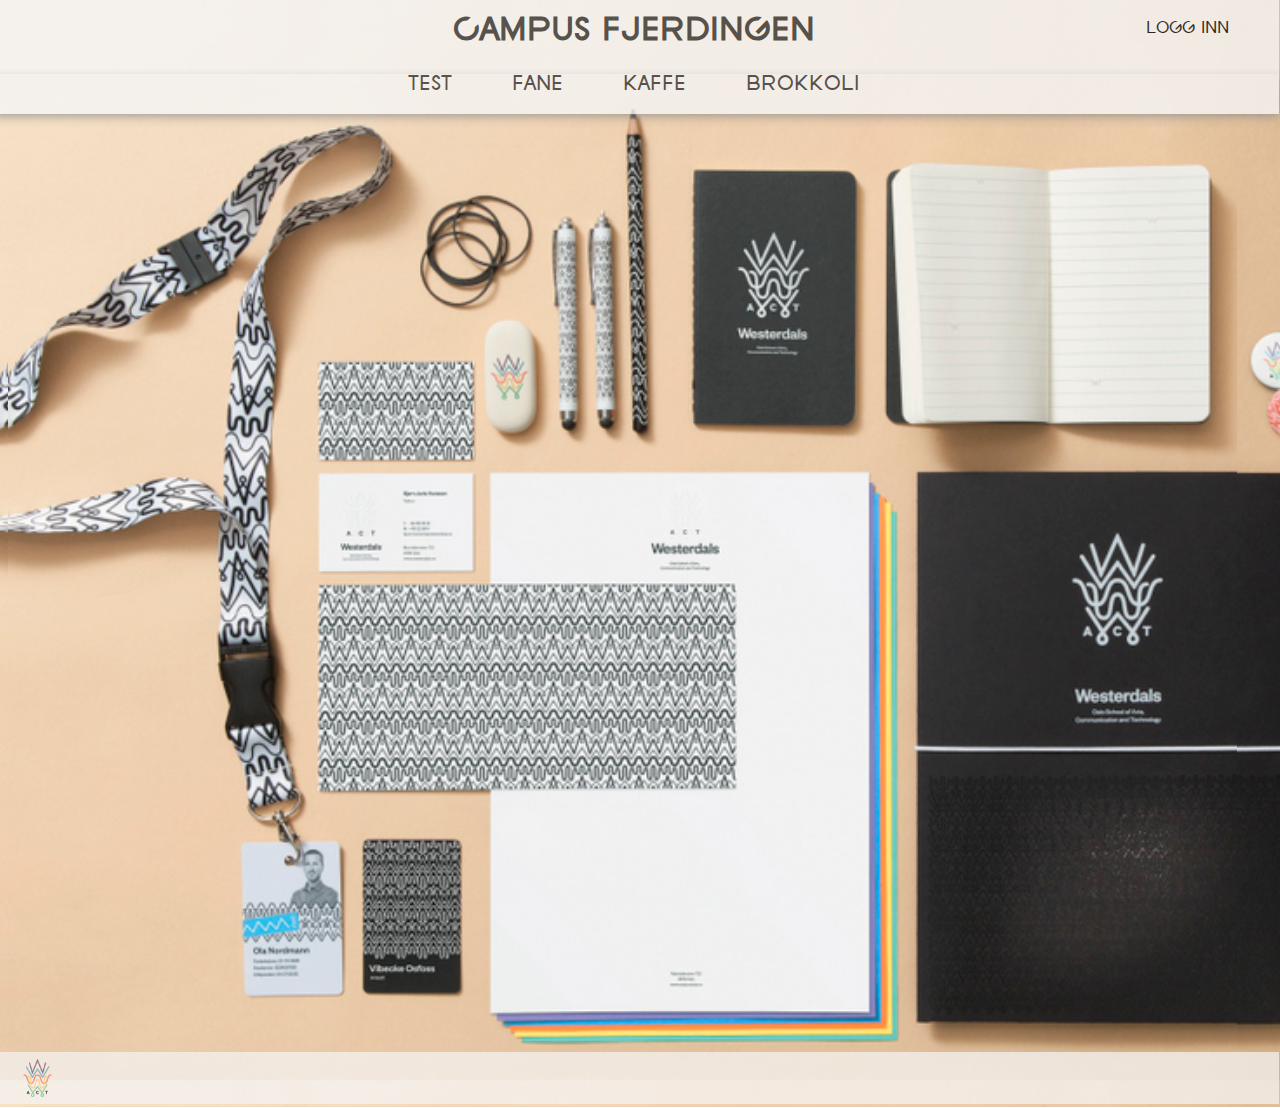
==== Kode/index.html @ 2159502f "La til forside køde" ====
<!doctype html>

<html lang="en">
<head>
  <meta charset="utf-8">
  <meta name="viewport" content="width=device-width, initial-scale=1">
    

  <title>Tittel</title>
    <style>
        
        @font-face{
        font-family: 'font';
        src: url(fonter/newrepublic/SF%20New%20Republic.ttf);
        }
        
        html, body, #wrapper {
            height: 1080px;
            width: 98%;
            background-image: url(images/background2.jpg);
            background-size: cover;
            font-family: 'font', sans-serif;
            text-transform: uppercase;
            position: relative;
        }
        
        #headerContainer{
            height: 75px;
            position: relative;
            margin: 0 auto;
            min-width: 107.2%;
            margin-left: -20px;
            margin-top: -22px;
            
        }
        
        #navMenuTop{
            width: 100%;
            height: 100%;
            margin-top: -8px;
            text-align: center;
            background-color: rgb(245,245,245);
            opacity: 0.8;
        }
        
        #fjerdingen{
            position: relative;
            top: 15px;
        }
        
        /*--Navigation--*/
        a{
            text-decoration: none;
            color: rgb(50,50,50)
        }
        
        #login{
            right: 50px;
            position: absolute;
            top: 5px;
        }

        #menu{
            border-width:1px 0;
            list-style:none;
            margin:0;
            padding:0;
            text-align:center;
            font-size: 0;
            background-color: rgb(245,245,245);
            opacity: 0.8;
            height: 40px;
            box-shadow: 2px 4px 10px -2px #888888;
        }
       
        #menu li {
            text-align: center; 
            display: inline-block;
            padding-bottom: 3px;    
            text-align: center;
            margin: 0 1.5em;
            font-size: 20px;
            
        }
        
        #menu a{
            border-bottom: 3px solid transparent;
            -webkit-transition: border 0.2s ease-in-out;
            -moz-transition: border 0.2s ease-in-out;
            -o-transition: border 0.2s ease-in-out;
            transition: border 0.2s ease-in-out;
            padding-bottom: 5px;
        }
        
        
        #menu a:hover{
            border-bottom: 3px solid rgb(100,100,100);
        }
        
        /*--!Navigation--*/
        
        /*-Footer-*/
        
        #footerContainer{
            min-width: 107.2%;
            position: absolute;
            height: 52px;
            bottom: 0;
            margin-left: -20px;
            margin-bottom: -25px;
            background-color: rgb(245,245,245);
            opacity: 0.7;
        }
        
        #logo{
            top: 5px;
            left: 25px;
            position: absolute;
            
        }
        /*-!Footer-*/
    </style>  

</head>

<body>
    <div id="wrapper">
        <header>
        <div id="headerContainer">
            <div id="navMenuTop">
               <h1><a id="fjerdingen" href="index.html">CAMPUS FJERDINGEN</a></h1>
                <p id="login">Logg inn</p>
            </div>
                <div id="navMenuBottom">
                    <nav>
                        <ul id="menu">    
                            <li><a href="#">Test</a></li>
                            <li><a href="#">Fane</a></li>
                            <li><a href="#">Kaffe</a></li>
                            <li><a href="#">Brokkoli</a></li>
                        </ul>
                    </nav>
                </div>
             </div>
        </header>
        <footer>
            <div id="footerContainer">
                    <img id="logo" src="images/logo.png" width="50px" height="50px">
            </div>
        
        </footer>
    </div>  
</body>

</html>
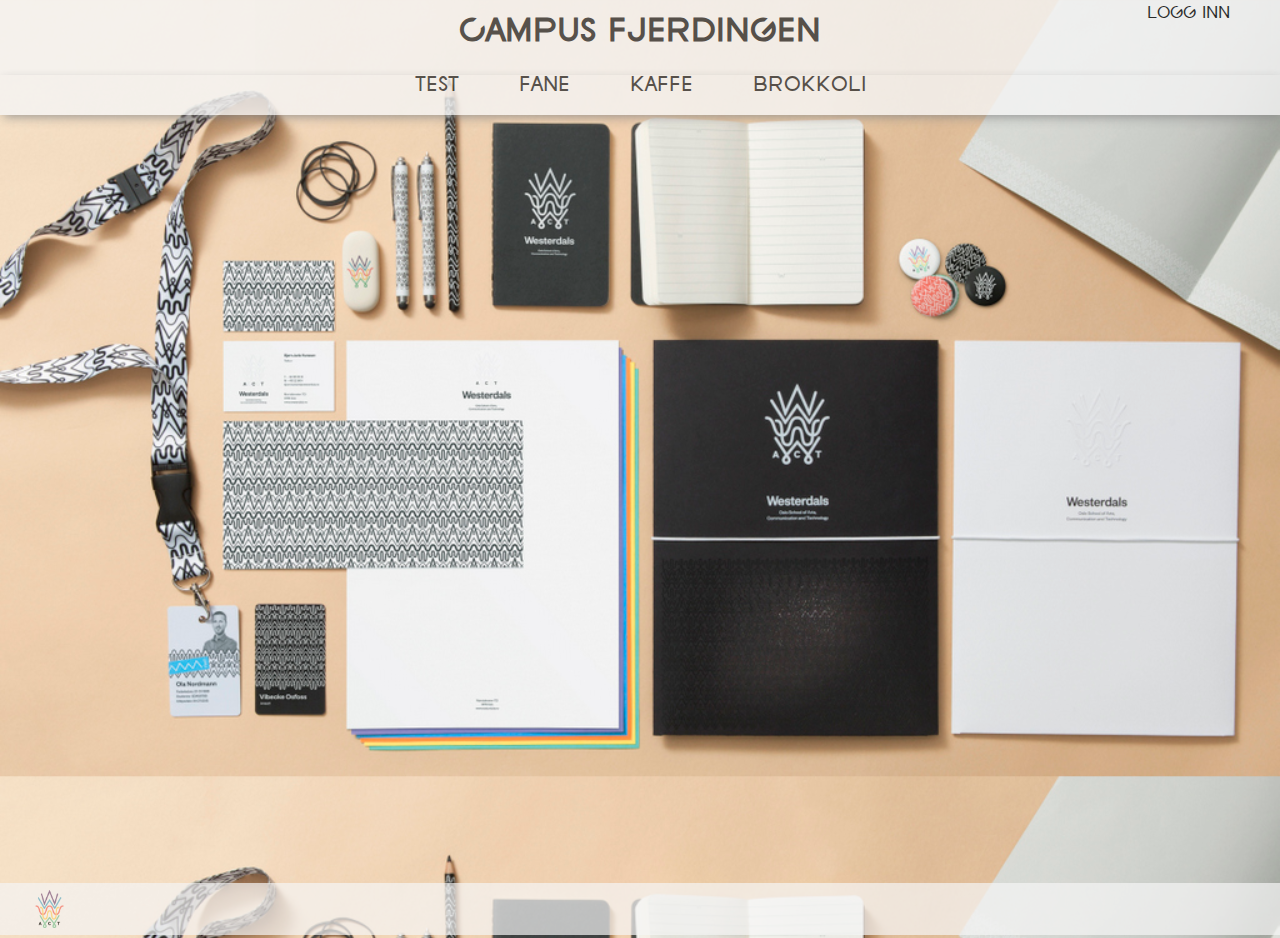
==== commit c213c97c: "Oppdatert" ====
--- a/Kode/index.html
+++ b/Kode/index.html
@@ -9,16 +9,21 @@
   <title>Tittel</title>
     <style>
         
+        *{
+            margin: 0px;
+            padding: 0px;
+        }
+        
         @font-face{
         font-family: 'font';
         src: url(fonter/newrepublic/SF%20New%20Republic.ttf);
         }
         
         html, body, #wrapper {
-            height: 1080px;
-            width: 98%;
+            height: 100%;
+            width: 100%;
             background-image: url(images/background2.jpg);
-            background-size: cover;
+            background-size: 100%;
             font-family: 'font', sans-serif;
             text-transform: uppercase;
             position: relative;
@@ -27,17 +32,13 @@
         #headerContainer{
             height: 75px;
             position: relative;
-            margin: 0 auto;
-            min-width: 107.2%;
-            margin-left: -20px;
-            margin-top: -22px;
+            min-width: 100%;
             
         }
         
         #navMenuTop{
             width: 100%;
             height: 100%;
-            margin-top: -8px;
             text-align: center;
             background-color: rgb(245,245,245);
             opacity: 0.8;
@@ -102,14 +103,17 @@
         /*-Footer-*/
         
         #footerContainer{
-            min-width: 107.2%;
+            min-width: 100%;
             position: absolute;
             height: 52px;
             bottom: 0;
-            margin-left: -20px;
-            margin-bottom: -25px;
             background-color: rgb(245,245,245);
             opacity: 0.7;
+            box-sizing: border-box;
+            padding: 10px 20px;
+            list-style: none;
+            margin-bottom: -35px;
+            float: left;
         }
         
         #logo{
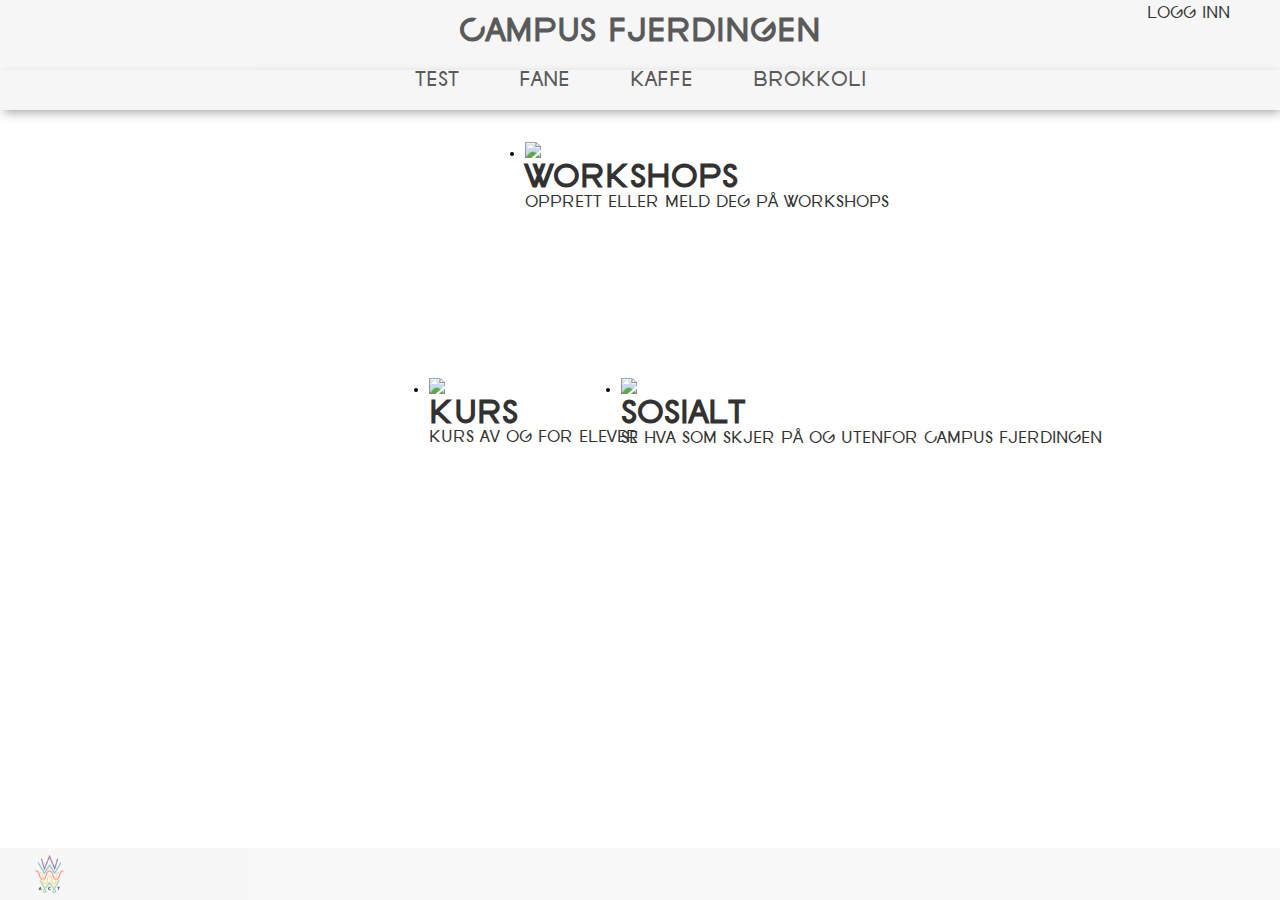
==== commit 19a827d2: "Forside ferdig" ====
--- a/Kode/index.html
+++ b/Kode/index.html
@@ -4,10 +4,12 @@
 <head>
   <meta charset="utf-8">
   <meta name="viewport" content="width=device-width, initial-scale=1">
+<link rel="stylesheet" type="text/css" href="hexStyle.css"> 
     
 
   <title>Tittel</title>
     <style>
+        
         
         *{
             margin: 0px;
@@ -15,24 +17,27 @@
         }
         
         @font-face{
-        font-family: 'font';
-        src: url(fonter/newrepublic/SF%20New%20Republic.ttf);
+            font-family: 'font';
+            src: url(fonter/newrepublic/SF%20New%20Republic.ttf);
         }
         
         html, body, #wrapper {
             height: 100%;
             width: 100%;
-            background-image: url(images/background2.jpg);
-            background-size: 100%;
+            background-image: url(images/broccoli_treehouse.jpg);
+            background-size: cover;
             font-family: 'font', sans-serif;
             text-transform: uppercase;
             position: relative;
         }
         
         #headerContainer{
-            height: 75px;
+            height: 70px;
             position: relative;
-            min-width: 100%;
+            min-width: 50%;
+            max-width: 100%;
+            z-index: 1;
+            white-space: nowrap;
             
         }
         
@@ -42,11 +47,13 @@
             text-align: center;
             background-color: rgb(245,245,245);
             opacity: 0.8;
+             white-space: nowrap;
         }
         
         #fjerdingen{
             position: relative;
             top: 15px;
+             white-space: nowrap;
         }
         
         /*--Navigation--*/
@@ -59,6 +66,7 @@
             right: 50px;
             position: absolute;
             top: 5px;
+             white-space: nowrap;
         }
 
         #menu{
@@ -111,9 +119,10 @@
             opacity: 0.7;
             box-sizing: border-box;
             padding: 10px 20px;
-            list-style: none;
-            margin-bottom: -35px;
+            list-style: none;   
             float: left;
+            white-space: nowrap;
+            overflow: hidden;
         }
         
         #logo{
@@ -122,7 +131,38 @@
             position: absolute;
             
         }
-        /*-!Footer-*/
+        /*-!Footer-*/   
+        
+        /*--HexMeny--*/
+        
+        #hexMenyContainer{
+            max-height: 40%;
+            max-width: 75%;
+            min-height: 75%;
+            top: 8%;
+            margin: auto;
+            position:relative;
+            overflow: hidden;
+    
+            
+        }
+        
+        #hexOne{
+            position:absolute;
+            left: 38%;
+        }
+        
+        #hexTwo{
+            position: absolute;
+            left: 28%;
+            top: 35%;
+        }
+        
+        #hexThree{
+            position: absolute;
+            top: 35%;
+            left: 48%;
+        }
     </style>  
 
 </head>
@@ -153,6 +193,31 @@
             </div>
         
         </footer>
+        <div id="hexMenyContainer">
+            <ul id="hexGrid">
+                <li id ="hexOne" class ="hex">
+                     <a class ="hexIn" href="#">
+                        <img src="images/background.jpg">
+                        <h1>Workshops</h1>
+                        <p>Opprett eller meld deg på workshops</p>
+                     </a>
+                 </li>
+                 <li id ="hexTwo" class ="hex">
+                     <a class ="hexIn" href="#">
+                        <img src="images/background4.jpeg">
+                        <h1>Kurs</h1>
+                        <p>Kurs av og for elever</p>
+                     </a>
+                 </li>
+                <li id ="hexThree" class ="hex">
+                     <a class ="hexIn" href="#">
+                        <img src="images/background3.jpg">
+                        <h1>Sosialt</h1>    
+                        <p>Se hva som skjer på og utenfor Campus Fjerdingen</p>
+                     </a>
+                 </li> 
+            </ul>
+        </div>
     </div>  
 </body>
 
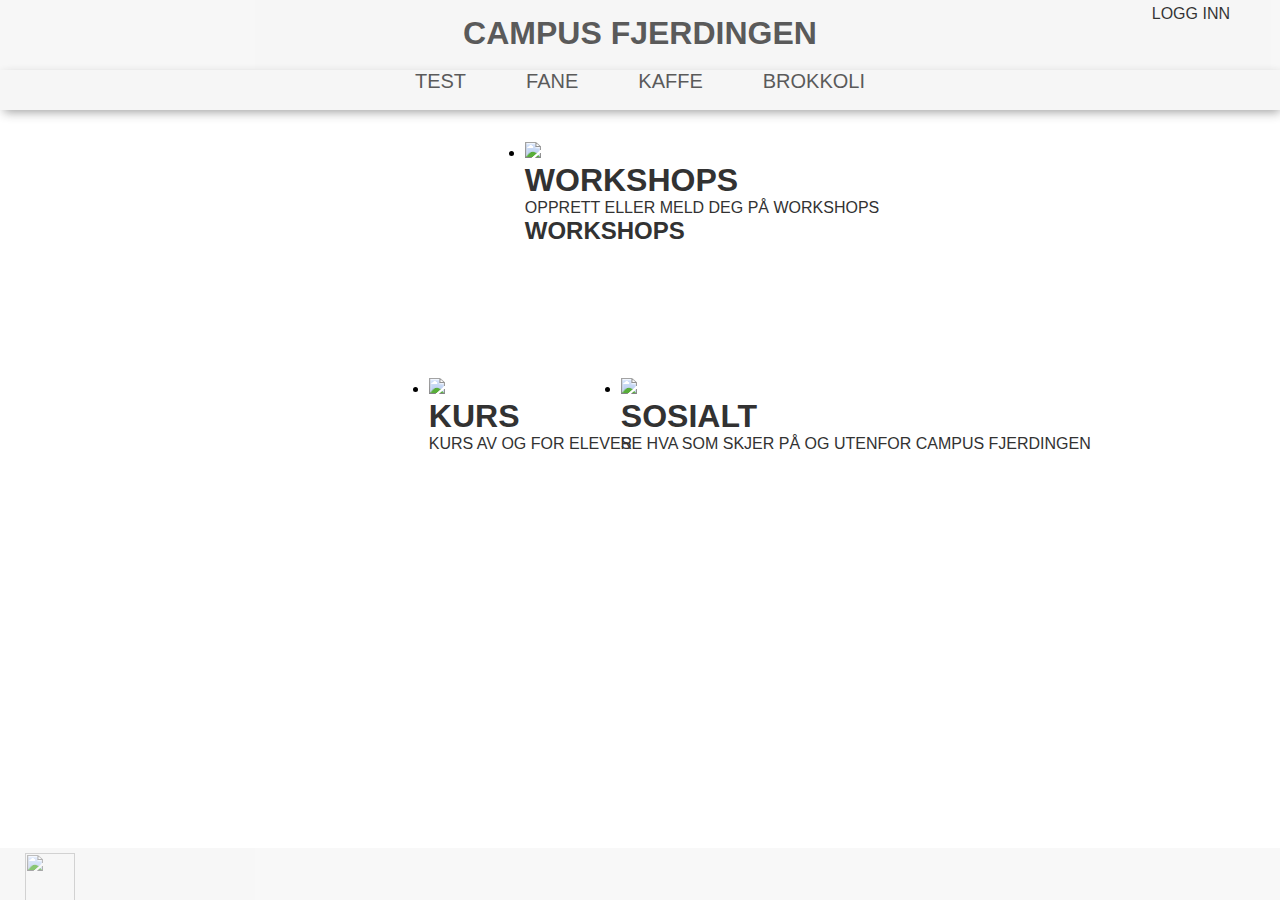
==== commit ec520827: "Logg" ====
--- a/Kode/index.html
+++ b/Kode/index.html
@@ -4,7 +4,7 @@
 <head>
   <meta charset="utf-8">
   <meta name="viewport" content="width=device-width, initial-scale=1">
-<link rel="stylesheet" type="text/css" href="hexStyle.css"> 
+  <link rel="stylesheet" type="text/css" href="hexStyle.css"> 
     
 
   <title>Tittel</title>
@@ -200,6 +200,7 @@
                         <img src="images/background.jpg">
                         <h1>Workshops</h1>
                         <p>Opprett eller meld deg på workshops</p>
+                         <h2>Workshops</h2>
                      </a>
                  </li>
                  <li id ="hexTwo" class ="hex">
